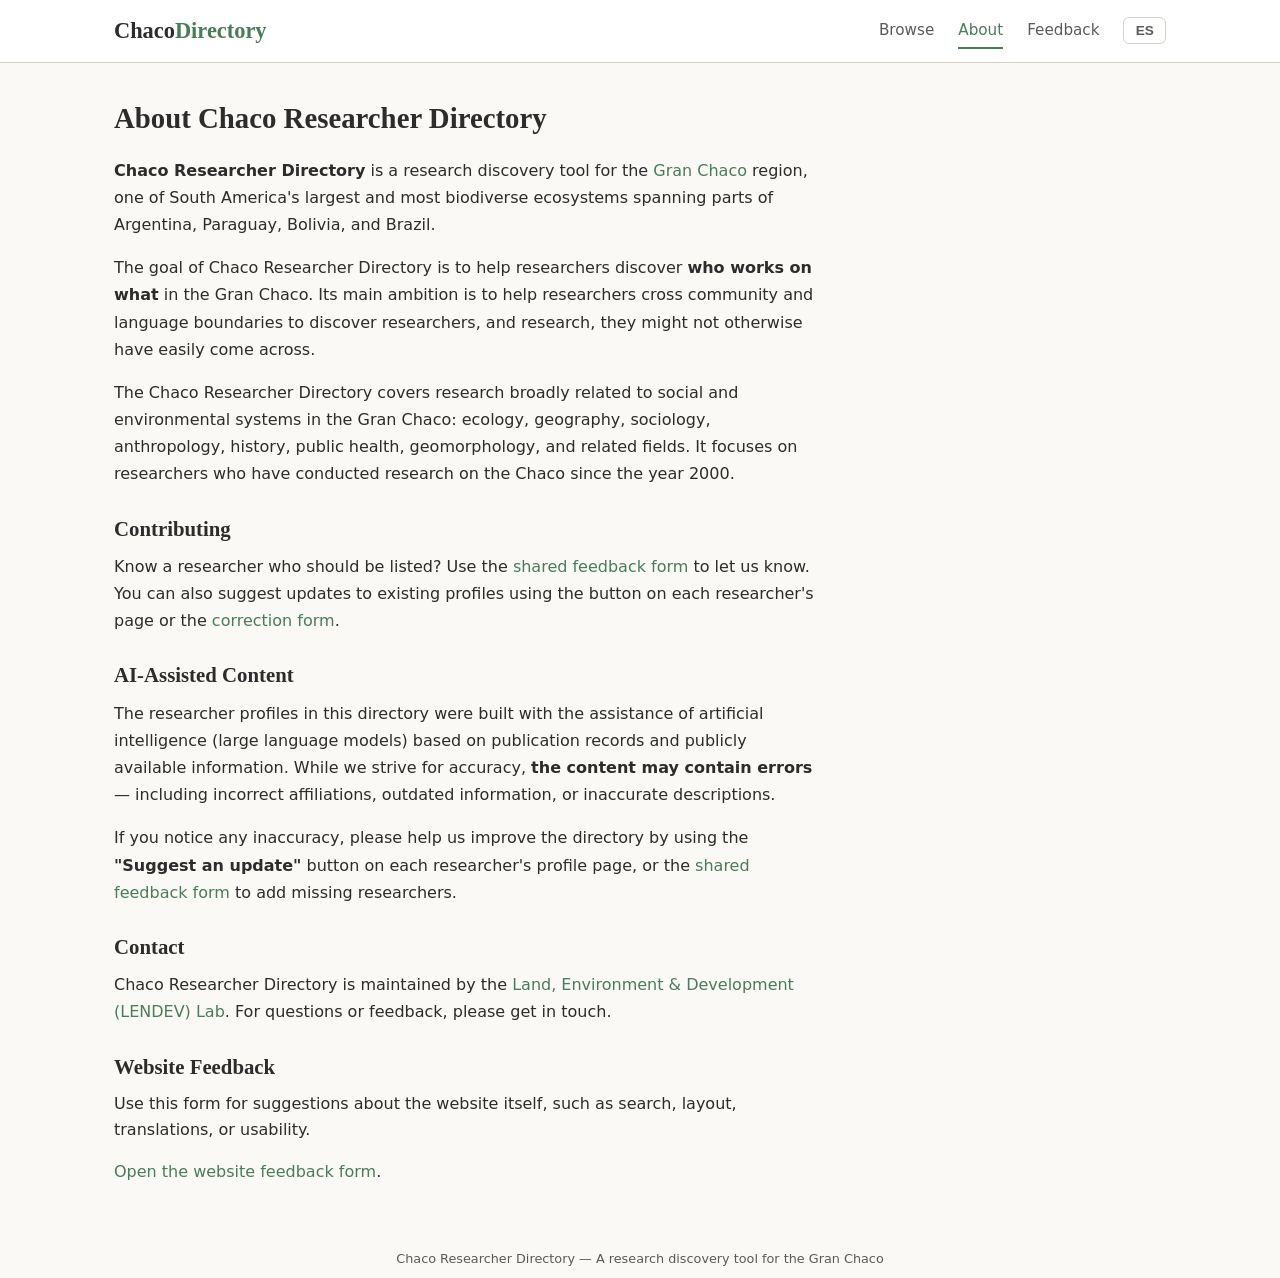
==== site/about.html @ e44afb0e "Set up ChacoDirectory site and GitHub Pages deployment" ====
<!DOCTYPE html>
<html lang="en">
<head>
  <meta charset="UTF-8">
  <meta name="viewport" content="width=device-width, initial-scale=1.0">
  <title>About — Chaco Researcher Directory</title>
  <link rel="stylesheet" href="css/style.css">
</head>
<body>

  <header class="site-header">
    <div class="header-inner">
      <a href="index.html" class="site-logo">Chaco<span>Directory</span></a>
      <button class="nav-toggle" aria-label="Toggle navigation">&#9776;</button>
      <nav class="main-nav">
        <a href="browse.html" data-i18n="nav.browse">Browse</a>
        <a href="about.html" class="active" data-i18n="nav.about">About</a>
        <a href="submit.html" data-i18n="nav.submit">Feedback</a>
        <button class="lang-toggle">ES</button>
      </nav>
    </div>
  </header>

  <main class="main-content">
    <div style="max-width:700px;">
      <h1 style="font-family:var(--font-heading); font-size:1.8rem; margin-bottom:1rem;" data-i18n="about.title">About Chaco Researcher Directory</h1>

      <div id="about-content-en">
        <p style="margin-bottom:1rem; line-height:1.7;">
          <strong>Chaco Researcher Directory</strong> is a research discovery tool for the
          <a href="https://en.wikipedia.org/wiki/Gran_Chaco" target="_blank" rel="noopener">Gran Chaco</a>
          region, one of South America's largest and most biodiverse ecosystems spanning parts of
          Argentina, Paraguay, Bolivia, and Brazil.
        </p>

        <p style="margin-bottom:1rem; line-height:1.7;">
          The goal of Chaco Researcher Directory is to help researchers discover
          <strong>who works on what</strong> in the Gran Chaco. Its main ambition is to help
          researchers cross community and language boundaries to discover researchers, and research,
          they might not otherwise have easily come across.
        </p>

        <p style="margin-bottom:1rem; line-height:1.7;">
          The Chaco Researcher Directory covers research broadly related to social and environmental systems in the Gran Chaco:
          ecology, geography, sociology, anthropology, history, public health, geomorphology, and related fields.
          It focuses on researchers who have conducted research on the Chaco since the year 2000.
        </p>

        <h2 style="font-family:var(--font-heading); font-size:1.3rem; margin:1.5rem 0 0.5rem;">Contributing</h2>
        <p style="margin-bottom:1rem; line-height:1.7;">
          Know a researcher who should be listed? Use the
          <a href="submit.html?type=researcher">shared feedback form</a> to let us know.
          You can also suggest updates to existing profiles using the button on each researcher's page or the
          <a href="submit.html?type=correction">correction form</a>.
        </p>

        <h2 style="font-family:var(--font-heading); font-size:1.3rem; margin:1.5rem 0 0.5rem;">AI-Assisted Content</h2>
        <p style="margin-bottom:1rem; line-height:1.7;">
          The researcher profiles in this directory were built with the assistance of artificial intelligence
          (large language models) based on publication records and publicly available information.
          While we strive for accuracy, <strong>the content may contain errors</strong> — including incorrect
          affiliations, outdated information, or inaccurate descriptions.
        </p>
        <p style="margin-bottom:1rem; line-height:1.7;">
          If you notice any inaccuracy, please help us improve the directory by using the
          <strong>"Suggest an update"</strong> button on each researcher's profile page, or the
          <a href="submit.html?type=researcher">shared feedback form</a> to add missing researchers.
        </p>

        <h2 style="font-family:var(--font-heading); font-size:1.3rem; margin:1.5rem 0 0.5rem;">Contact</h2>
        <p style="line-height:1.7;">
          Chaco Researcher Directory is maintained by the
          <a href="https://lendevlab.com" target="_blank" rel="noopener">Land, Environment &amp; Development (LENDEV) Lab</a>.
          For questions or feedback, please get in touch.
        </p>

        <h2 style="font-family:var(--font-heading); font-size:1.3rem; margin:1.5rem 0 0.5rem;" data-i18n="about.feedback_title">Website Feedback</h2>
        <p class="form-intro" style="margin-bottom:1rem;" data-i18n="about.feedback_intro">Use this form for suggestions about the website itself, such as search, layout, translations, or usability.</p>
        <p style="margin-bottom:1rem; line-height:1.7;">
          <a href="submit.html?type=general">Open the website feedback form</a>.
        </p>
      </div>

      <div id="about-content-es" style="display:none;">
        <p style="margin-bottom:1rem; line-height:1.7;">
          El <strong>Directorio de Investigadores del Chaco</strong> es una herramienta de descubrimiento de investigación para la región del
          <a href="https://es.wikipedia.org/wiki/Gran_Chaco" target="_blank" rel="noopener">Gran Chaco</a>,
          uno de los ecosistemas más extensos y biodiversos de América del Sur, que abarca partes de
          Argentina, Paraguay, Bolivia y Brasil.
        </p>

        <p style="margin-bottom:1rem; line-height:1.7;">
          El objetivo del Directorio de Investigadores del Chaco es ayudar a los investigadores a descubrir
          <strong>quién investiga qué</strong> en el Gran Chaco. Su principal ambición es ayudar
          a los investigadores a cruzar las fronteras de comunidad e idioma para descubrir investigadores,
          e investigaciones, que de otro modo no habrían encontrado fácilmente.
        </p>

        <p style="margin-bottom:1rem; line-height:1.7;">
          El Directorio de Investigadores del Chaco cubre investigaciones relacionadas con los sistemas sociales y ambientales del Gran Chaco:
          ecología, geografía, sociología, antropología, historia, salud pública, geomorfología y campos afines.
          Se centra en investigadores que han realizado investigaciones sobre el Chaco desde el año 2000.
        </p>

        <h2 style="font-family:var(--font-heading); font-size:1.3rem; margin:1.5rem 0 0.5rem;">Contribuir</h2>
        <p style="margin-bottom:1rem; line-height:1.7;">
          ¿Conoce a un/a investigador/a que debería figurar aquí? Use el
          <a href="submit.html?type=researcher">formulario compartido</a> para hacérnoslo saber.
          También puede sugerir actualizaciones a perfiles existentes usando el botón en la página de cada investigador/a o el
          <a href="submit.html?type=correction">formulario de corrección</a>.
        </p>

        <h2 style="font-family:var(--font-heading); font-size:1.3rem; margin:1.5rem 0 0.5rem;">Contenido Asistido por IA</h2>
        <p style="margin-bottom:1rem; line-height:1.7;">
          Los perfiles de investigadores de este directorio fueron construidos con la asistencia de
          inteligencia artificial (modelos de lenguaje) a partir de registros de publicaciones e
          información disponible públicamente. Si bien buscamos la precisión,
          <strong>el contenido puede contener errores</strong> — incluyendo afiliaciones incorrectas,
          información desactualizada o descripciones inexactas.
        </p>
        <p style="margin-bottom:1rem; line-height:1.7;">
          Si nota alguna inexactitud, por favor ayúdenos a mejorar el directorio utilizando el botón
          <strong>"Sugerir una actualización"</strong> en la página de cada investigador/a, o el
          <a href="submit.html?type=researcher">formulario compartido</a> para agregar investigadores faltantes.
        </p>

        <h2 style="font-family:var(--font-heading); font-size:1.3rem; margin:1.5rem 0 0.5rem;">Contacto</h2>
        <p style="line-height:1.7;">
          El Directorio de Investigadores del Chaco es mantenido por el
          <a href="https://lendevlab.com" target="_blank" rel="noopener">Land, Environment &amp; Development (LENDEV) Lab</a>.
          Para preguntas o comentarios, no dude en contactarnos.
        </p>

        <h2 style="font-family:var(--font-heading); font-size:1.3rem; margin:1.5rem 0 0.5rem;" data-i18n="about.feedback_title">Comentarios sobre el sitio</h2>
        <p class="form-intro" style="margin-bottom:1rem;" data-i18n="about.feedback_intro">Use este formulario para sugerencias sobre el sitio en general, por ejemplo búsqueda, diseño, traducciones o usabilidad.</p>
        <p style="margin-bottom:1rem; line-height:1.7;">
          <a href="submit.html?type=general">Abrir el formulario de comentarios sobre el sitio</a>.
        </p>
      </div>
    </div>
  </main>

  <footer class="site-footer">
    <p data-i18n="footer.text">Chaco Researcher Directory — A research discovery tool for the Gran Chaco</p>
  </footer>

  <script src="js/i18n.js"></script>
  <script src="js/data.js"></script>
  <script src="js/app.js"></script>
  <script>
    function renderPage() {
      I18n.applyToDOM();
      const lang = I18n.getLang();
      document.getElementById('about-content-en').style.display = lang === 'en' ? 'block' : 'none';
      document.getElementById('about-content-es').style.display = lang === 'es' ? 'block' : 'none';
    }
    renderPage();
  </script>
</body>
</html>
---- site/css/style.css ----
/* ===== Chaco Researcher Directory Styles ===== */

:root {
  --color-bg: #faf9f6;
  --color-text: #2c2c2c;
  --color-text-light: #5a5a5a;
  --color-accent: #4a7c59;
  --color-accent-dark: #3a6147;
  --color-accent-light: #e8f0eb;
  --color-border: #d4d0c8;
  --color-card-bg: #ffffff;
  --color-tag-bg: #eee8dc;
  --color-tag-text: #5a4e3a;
  --font-body: 'Segoe UI', system-ui, -apple-system, sans-serif;
  --font-heading: Georgia, 'Times New Roman', serif;
  --max-width: 1100px;
  --radius: 6px;
}

*, *::before, *::after {
  box-sizing: border-box;
  margin: 0;
  padding: 0;
}

html {
  scroll-behavior: smooth;
}

body {
  font-family: var(--font-body);
  color: var(--color-text);
  background: var(--color-bg);
  line-height: 1.6;
  min-height: 100vh;
  display: flex;
  flex-direction: column;
}

a {
  color: var(--color-accent);
  text-decoration: none;
}
a:hover {
  text-decoration: underline;
  color: var(--color-accent-dark);
}

/* ===== Header / Nav ===== */

.site-header {
  background: var(--color-card-bg);
  border-bottom: 1px solid var(--color-border);
  position: sticky;
  top: 0;
  z-index: 100;
}

.header-inner {
  max-width: var(--max-width);
  margin: 0 auto;
  padding: 0.8rem 1.5rem;
  display: flex;
  align-items: center;
  justify-content: space-between;
  gap: 1rem;
}

.site-logo {
  font-family: var(--font-heading);
  font-size: 1.4rem;
  font-weight: 700;
  color: var(--color-text);
  text-decoration: none;
  white-space: nowrap;
}
.site-logo:hover {
  text-decoration: none;
  color: var(--color-accent);
}
.site-logo span {
  color: var(--color-accent);
}

.main-nav {
  display: flex;
  align-items: center;
  gap: 1.5rem;
}

.main-nav a {
  color: var(--color-text-light);
  font-size: 0.95rem;
  font-weight: 500;
  padding: 0.3rem 0;
  border-bottom: 2px solid transparent;
  transition: color 0.2s, border-color 0.2s;
}
.main-nav a:hover,
.main-nav a.active {
  color: var(--color-accent);
  border-bottom-color: var(--color-accent);
  text-decoration: none;
}

.lang-toggle {
  font-size: 0.85rem;
  font-weight: 600;
  padding: 0.3rem 0.7rem;
  border: 1px solid var(--color-border);
  border-radius: var(--radius);
  cursor: pointer;
  background: transparent;
  color: var(--color-text-light);
  transition: background 0.2s;
}
.lang-toggle:hover {
  background: var(--color-accent-light);
}

/* Mobile nav */
.nav-toggle {
  display: none;
  background: none;
  border: none;
  font-size: 1.5rem;
  cursor: pointer;
  color: var(--color-text);
}

@media (max-width: 700px) {
  .nav-toggle {
    display: block;
  }
  .main-nav {
    display: none;
    position: absolute;
    top: 100%;
    left: 0;
    right: 0;
    background: var(--color-card-bg);
    flex-direction: column;
    padding: 1rem 1.5rem;
    border-bottom: 1px solid var(--color-border);
    gap: 0.8rem;
  }
  .main-nav.open {
    display: flex;
  }
}

/* ===== Main content ===== */

.main-content {
  flex: 1;
  max-width: var(--max-width);
  margin: 0 auto;
  padding: 2rem 1.5rem;
  width: 100%;
}

/* ===== Hero (home page) ===== */

.hero {
  text-align: center;
  padding: 2rem 0 2.5rem;
}

.hero h1 {
  font-family: var(--font-heading);
  font-size: 2.2rem;
  margin-bottom: 0.6rem;
  color: var(--color-text);
}

.hero p {
  font-size: 1.1rem;
  color: var(--color-text-light);
  max-width: 650px;
  margin: 0 auto;
}

/* ===== Search box ===== */

.search-box {
  max-width: 550px;
  margin: 1.5rem auto;
  position: relative;
}

.search-box input {
  width: 100%;
  padding: 0.8rem 1rem 0.8rem 2.8rem;
  font-size: 1rem;
  border: 1px solid var(--color-border);
  border-radius: var(--radius);
  background: var(--color-card-bg);
  color: var(--color-text);
  outline: none;
  transition: border-color 0.2s;
}

.search-box input:focus {
  border-color: var(--color-accent);
}

.search-box .search-icon {
  position: absolute;
  left: 0.9rem;
  top: 50%;
  transform: translateY(-50%);
  color: var(--color-text-light);
  font-size: 1.1rem;
  pointer-events: none;
}

/* ===== Featured researcher ===== */

.featured-section {
  margin: 1rem 0 2.5rem;
}

.featured-section h2 {
  font-family: var(--font-heading);
  font-size: 1.1rem;
  color: var(--color-text-light);
  text-align: center;
  margin-bottom: 1rem;
  text-transform: uppercase;
  letter-spacing: 0.08em;
}

.featured-card {
  background: var(--color-card-bg);
  border: 1px solid var(--color-border);
  border-radius: var(--radius);
  padding: 1.5rem 2rem;
  max-width: 600px;
  margin: 0 auto;
  text-align: center;
}

.featured-card h3 {
  font-family: var(--font-heading);
  font-size: 1.4rem;
  margin-bottom: 0.3rem;
}

.featured-card .affiliation {
  color: var(--color-text-light);
  font-size: 0.95rem;
  margin-bottom: 0.8rem;
}

.featured-card .description {
  font-size: 0.95rem;
  color: var(--color-text);
  line-height: 1.5;
  margin-bottom: 1rem;
}

.featured-card .btn {
  display: inline-block;
}

/* ===== Quick stats ===== */

.quick-stats {
  display: flex;
  justify-content: center;
  gap: 2.5rem;
  margin: 2rem 0;
  flex-wrap: wrap;
}

.stat-item {
  text-align: center;
}

.stat-item .stat-number {
  font-family: var(--font-heading);
  font-size: 2rem;
  font-weight: 700;
  color: var(--color-accent);
}

.stat-item .stat-label {
  font-size: 0.85rem;
  color: var(--color-text-light);
  text-transform: uppercase;
  letter-spacing: 0.05em;
}

/* ===== Browse / Filter page ===== */

.browse-header {
  margin-bottom: 1.5rem;
}

.browse-header h1 {
  font-family: var(--font-heading);
  font-size: 1.8rem;
  margin-bottom: 0.5rem;
}

.filters {
  display: flex;
  flex-wrap: wrap;
  gap: 0.8rem;
  margin-bottom: 1.5rem;
  align-items: flex-end;
}

.filter-group {
  display: flex;
  flex-direction: column;
  gap: 0.3rem;
}

.filter-group label {
  font-size: 0.8rem;
  font-weight: 600;
  color: var(--color-text-light);
  text-transform: uppercase;
  letter-spacing: 0.04em;
}

.filter-group select,
.filter-group input {
  padding: 0.5rem 0.8rem;
  font-size: 0.9rem;
  border: 1px solid var(--color-border);
  border-radius: var(--radius);
  background: var(--color-card-bg);
  color: var(--color-text);
  min-width: 160px;
}

.filter-group select:focus,
.filter-group input:focus {
  outline: none;
  border-color: var(--color-accent);
}

.filter-checkboxes {
  flex-basis: 100%;
  flex-direction: row;
  gap: 1.2rem;
}

.checkbox-label {
  display: flex;
  align-items: center;
  gap: 0.4rem;
  font-size: 0.85rem;
  font-weight: normal;
  text-transform: none;
  letter-spacing: 0;
  color: var(--color-text);
  cursor: pointer;
}

.checkbox-label input[type="checkbox"] {
  min-width: auto;
  width: 1rem;
  height: 1rem;
  accent-color: var(--color-accent);
}

.filter-note {
  font-size: 0.78rem;
  color: var(--color-text-light);
  font-style: italic;
  margin-top: 0.2rem;
}

/* Search autocomplete */
.search-wrapper {
  position: relative;
}

.autocomplete-list {
  position: absolute;
  top: 100%;
  left: 0;
  right: 0;
  background: var(--color-card-bg);
  border: 1px solid var(--color-border);
  border-top: none;
  border-radius: 0 0 var(--radius) var(--radius);
  max-height: 200px;
  overflow-y: auto;
  z-index: 100;
  box-shadow: 0 4px 8px rgba(0,0,0,0.1);
}

.autocomplete-item {
  padding: 0.5rem 0.8rem;
  cursor: pointer;
  font-size: 0.9rem;
}

.autocomplete-item:hover,
.autocomplete-item.active {
  background: var(--color-accent-light);
}

.results-count {
  font-size: 0.9rem;
  color: var(--color-text-light);
  margin-bottom: 1rem;
}

.clear-filters {
  font-size: 0.85rem;
  cursor: pointer;
  background: none;
  border: none;
  color: var(--color-accent);
  padding: 0.5rem 0;
  align-self: flex-end;
}
.clear-filters:hover {
  text-decoration: underline;
}

/* ===== Researcher cards (grid) ===== */

.researcher-grid {
  display: grid;
  grid-template-columns: repeat(auto-fill, minmax(300px, 1fr));
  gap: 1rem;
}

.researcher-card {
  background: var(--color-card-bg);
  border: 1px solid var(--color-border);
  border-radius: var(--radius);
  padding: 1.2rem 1.4rem;
  transition: box-shadow 0.2s, border-color 0.2s;
  text-decoration: none;
  color: inherit;
  display: flex;
  flex-direction: column;
}

.researcher-card:hover {
  box-shadow: 0 2px 12px rgba(0,0,0,0.06);
  border-color: var(--color-accent);
  text-decoration: none;
}

.researcher-card h3 {
  font-family: var(--font-heading);
  font-size: 1.1rem;
  margin-bottom: 0.2rem;
  color: var(--color-text);
}

.researcher-card .affiliation {
  font-size: 0.85rem;
  color: var(--color-text-light);
  margin-bottom: 0.6rem;
}

.researcher-card .tags {
  display: flex;
  flex-wrap: wrap;
  gap: 0.3rem;
  margin-top: auto;
}

.tag {
  display: inline-block;
  background: var(--color-tag-bg);
  color: var(--color-tag-text);
  font-size: 0.75rem;
  padding: 0.2rem 0.6rem;
  border-radius: 999px;
  white-space: nowrap;
}

.tag.pi-tag {
  background: var(--color-accent-light);
  color: var(--color-accent-dark);
  font-weight: 600;
}

.tag.tag-keyword {
  background: #f0ece4;
  color: #6b5e4a;
  font-size: 0.72rem;
}

/* ===== Profile page ===== */

.profile-back {
  display: inline-block;
  margin-bottom: 1rem;
  font-size: 0.9rem;
}

.profile-header {
  margin-bottom: 2rem;
}

.profile-header h1 {
  font-family: var(--font-heading);
  font-size: 2rem;
  margin-bottom: 0.3rem;
}

.profile-header .affiliation {
  font-size: 1.05rem;
  color: var(--color-text-light);
  margin-bottom: 0.5rem;
}

.profile-meta {
  display: flex;
  flex-wrap: wrap;
  gap: 1.5rem;
  font-size: 0.9rem;
  color: var(--color-text-light);
  margin-top: 0.5rem;
}

.profile-meta a {
  color: var(--color-accent);
}

.profile-body {
  display: grid;
  grid-template-columns: 2fr 1fr;
  gap: 2rem;
}

@media (max-width: 750px) {
  .profile-body {
    grid-template-columns: 1fr;
  }
}

.profile-section {
  margin-bottom: 1.8rem;
}

.profile-section h2 {
  font-family: var(--font-heading);
  font-size: 1.2rem;
  margin-bottom: 0.6rem;
  color: var(--color-text);
  border-bottom: 1px solid var(--color-border);
  padding-bottom: 0.3rem;
}

.profile-section p {
  font-size: 0.95rem;
  line-height: 1.6;
}

.pub-list {
  list-style: none;
}

.pub-list li {
  padding: 0.5rem 0;
  border-bottom: 1px solid #eee;
  font-size: 0.9rem;
  line-height: 1.5;
}

.pub-list li:last-child {
  border-bottom: none;
}

.pub-list .pub-year {
  font-weight: 600;
  color: var(--color-accent);
  margin-right: 0.3rem;
}

.pub-list .pub-journal {
  color: var(--color-text-light);
  font-style: italic;
}

.pub-list .pub-first-author {
  font-size: 0.7rem;
  background: var(--color-accent-light);
  color: var(--color-accent-dark);
  padding: 0.1rem 0.4rem;
  border-radius: 3px;
  margin-left: 0.3rem;
  font-weight: 600;
}

.collab-list {
  list-style: none;
}

.collab-list li {
  padding: 0.3rem 0;
  font-size: 0.9rem;
}

.collab-list li a {
  color: var(--color-accent);
}

.profile-sidebar .tags {
  display: flex;
  flex-wrap: wrap;
  gap: 0.4rem;
}

.profile-sidebar .tag {
  font-size: 0.8rem;
}

.suggest-update-btn {
  margin-top: 1.5rem;
}

/* ===== Buttons ===== */

.btn {
  display: inline-block;
  padding: 0.55rem 1.2rem;
  font-size: 0.9rem;
  font-weight: 600;
  border-radius: var(--radius);
  border: 1px solid var(--color-accent);
  background: var(--color-accent);
  color: #fff;
  cursor: pointer;
  text-decoration: none;
  transition: background 0.2s;
}

.btn:hover {
  background: var(--color-accent-dark);
  text-decoration: none;
  color: #fff;
}

.btn-outline {
  background: transparent;
  color: var(--color-accent);
}

.btn-outline:hover {
  background: var(--color-accent-light);
  color: var(--color-accent-dark);
}

/* ===== Submit form ===== */

.form-page h1 {
  font-family: var(--font-heading);
  font-size: 1.8rem;
  margin-bottom: 0.5rem;
}

.form-page .form-intro {
  color: var(--color-text-light);
  margin-bottom: 1.5rem;
  max-width: 600px;
}

.submit-form {
  max-width: 600px;
}

.form-group {
  margin-bottom: 1.2rem;
}

.form-group label {
  display: block;
  font-weight: 600;
  font-size: 0.9rem;
  margin-bottom: 0.3rem;
  color: var(--color-text);
}

.form-group label .required {
  color: #c44;
}

.form-group input,
.form-group textarea,
.form-group select {
  width: 100%;
  padding: 0.6rem 0.8rem;
  font-size: 0.95rem;
  border: 1px solid var(--color-border);
  border-radius: var(--radius);
  background: var(--color-card-bg);
  color: var(--color-text);
  font-family: var(--font-body);
}

.form-group input:focus,
.form-group textarea:focus {
  outline: none;
  border-color: var(--color-accent);
}

.form-group textarea {
  min-height: 100px;
  resize: vertical;
}

.form-group .help-text {
  font-size: 0.8rem;
  color: var(--color-text-light);
  margin-top: 0.2rem;
}

/* ===== Footer / Canopy ===== */

.site-footer {
  margin-top: auto;
  text-align: center;
  padding: 1rem 1.5rem 0.5rem;
  color: var(--color-text-light);
  font-size: 0.8rem;
}

.canopy-container {
  width: 100%;
  overflow: hidden;
  line-height: 0;
}

.canopy-container svg {
  width: 100%;
  height: auto;
  display: block;
}

/* ===== Utilities ===== */

.sr-only {
  position: absolute;
  width: 1px;
  height: 1px;
  padding: 0;
  margin: -1px;
  overflow: hidden;
  clip: rect(0,0,0,0);
  border: 0;
}

.text-center { text-align: center; }
.mt-1 { margin-top: 0.5rem; }
.mt-2 { margin-top: 1rem; }
.mb-1 { margin-bottom: 0.5rem; }
.mb-2 { margin-bottom: 1rem; }

/* ===== No results ===== */

.no-results {
  text-align: center;
  padding: 3rem 1rem;
  color: var(--color-text-light);
}

.no-results h3 {
  font-family: var(--font-heading);
  font-size: 1.2rem;
  margin-bottom: 0.5rem;
  color: var(--color-text);
}
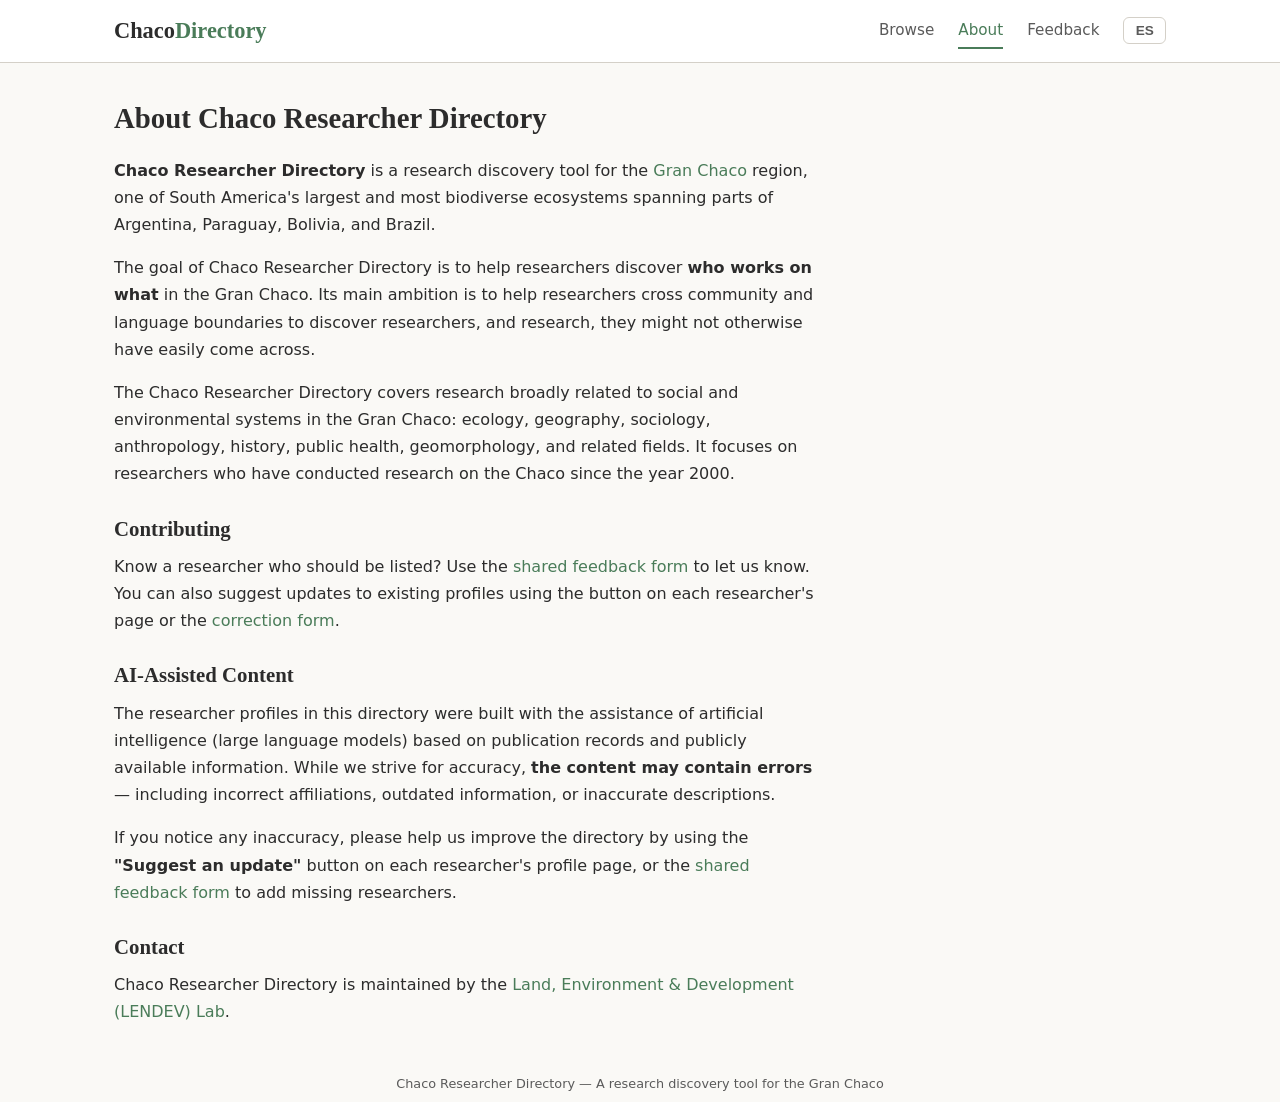
==== commit 318b6e7f: "Addition of maps and small corrections New version with addition of maps under Browse and under coll" ====
--- a/site/about.html
+++ b/site/about.html
@@ -71,13 +71,6 @@
         <p style="line-height:1.7;">
           Chaco Researcher Directory is maintained by the
           <a href="https://lendevlab.com" target="_blank" rel="noopener">Land, Environment &amp; Development (LENDEV) Lab</a>.
-          For questions or feedback, please get in touch.
-        </p>
-
-        <h2 style="font-family:var(--font-heading); font-size:1.3rem; margin:1.5rem 0 0.5rem;" data-i18n="about.feedback_title">Website Feedback</h2>
-        <p class="form-intro" style="margin-bottom:1rem;" data-i18n="about.feedback_intro">Use this form for suggestions about the website itself, such as search, layout, translations, or usability.</p>
-        <p style="margin-bottom:1rem; line-height:1.7;">
-          <a href="submit.html?type=general">Open the website feedback form</a>.
         </p>
       </div>
 
@@ -128,13 +121,6 @@
         <p style="line-height:1.7;">
           El Directorio de Investigadores del Chaco es mantenido por el
           <a href="https://lendevlab.com" target="_blank" rel="noopener">Land, Environment &amp; Development (LENDEV) Lab</a>.
-          Para preguntas o comentarios, no dude en contactarnos.
-        </p>
-
-        <h2 style="font-family:var(--font-heading); font-size:1.3rem; margin:1.5rem 0 0.5rem;" data-i18n="about.feedback_title">Comentarios sobre el sitio</h2>
-        <p class="form-intro" style="margin-bottom:1rem;" data-i18n="about.feedback_intro">Use este formulario para sugerencias sobre el sitio en general, por ejemplo búsqueda, diseño, traducciones o usabilidad.</p>
-        <p style="margin-bottom:1rem; line-height:1.7;">
-          <a href="submit.html?type=general">Abrir el formulario de comentarios sobre el sitio</a>.
         </p>
       </div>
     </div>
--- a/site/css/style.css
+++ b/site/css/style.css
@@ -263,6 +263,149 @@
   display: inline-block;
 }
 
+/* ===== Home map ===== */
+
+.home-map-section {
+  margin: 0 0 2.75rem;
+}
+
+.browse-map-section {
+  margin-top: 0.75rem;
+}
+
+.home-map-header {
+  display: flex;
+  justify-content: space-between;
+  align-items: flex-end;
+  gap: 1.2rem;
+  margin-bottom: 1rem;
+}
+
+.home-map-heading h2 {
+  font-family: var(--font-heading);
+  font-size: 1.35rem;
+  margin-bottom: 0.35rem;
+}
+
+.home-map-heading p {
+  color: var(--color-text-light);
+  margin: 0;
+}
+
+.home-map-filters {
+  display: flex;
+  flex-wrap: wrap;
+  gap: 1rem;
+  justify-content: flex-end;
+}
+
+.home-map-root {
+  width: 100%;
+}
+
+.home-map-frame {
+  position: relative;
+  border: 1px solid var(--color-border);
+  border-radius: var(--radius);
+  overflow: hidden;
+  background: #f7f4ee;
+  min-height: 0;
+}
+
+.home-map-svg {
+  display: block;
+  width: 100%;
+  aspect-ratio: 2 / 1;
+}
+
+.home-map-leader-line,
+.home-map-spider-line {
+  stroke: #8b7a67;
+  stroke-width: 1.35;
+  stroke-linecap: round;
+  opacity: 0.72;
+  pointer-events: none;
+}
+
+.home-map-cluster-hit,
+.home-map-spider-hit {
+  fill: transparent;
+  cursor: pointer;
+}
+
+.home-map-cluster-core {
+  fill: #8f5d45;
+  stroke: #fffaf2;
+  stroke-width: 2;
+  cursor: pointer;
+  transform-box: fill-box;
+  transform-origin: center;
+}
+
+.home-map-cluster-single .home-map-cluster-core {
+  fill: #9b5a43;
+}
+
+.home-map-detail-cluster.is-selected .home-map-cluster-core {
+  fill: #b04d2d;
+  stroke: #fff6e7;
+  stroke-width: 3.5;
+  animation: home-map-pulse 1.6s ease-in-out infinite;
+}
+
+.home-map-cluster.is-selected .home-map-cluster-core {
+  fill: #a54f32;
+  stroke: #fff1df;
+}
+
+.home-map-detail-cluster.is-approximate .home-map-cluster-core {
+  stroke-dasharray: 1.8 3.2;
+  stroke-linecap: round;
+  fill: #9a705b;
+}
+
+.home-map-cluster-count {
+  fill: #fffaf2;
+  font-size: 14px;
+  font-weight: 700;
+  text-anchor: middle;
+  dominant-baseline: middle;
+  pointer-events: none;
+}
+
+.home-map-detail-cluster.is-selected .home-map-cluster-count {
+  font-size: 17px;
+}
+
+.home-map-note {
+  margin-top: 0.55rem;
+  font-size: 0.82rem;
+  color: var(--color-text-light);
+}
+
+@keyframes home-map-pulse {
+  0%, 100% {
+    transform: scale(1);
+  }
+  50% {
+    transform: scale(1.18);
+  }
+}
+
+.inline-link-btn {
+  border: none;
+  background: transparent;
+  color: var(--color-accent);
+  cursor: pointer;
+  padding: 0;
+  margin-left: 0.5rem;
+  font-size: 0.9rem;
+}
+
+.inline-link-btn:hover {
+  text-decoration: underline;
+}
+
 /* ===== Quick stats ===== */
 
 .quick-stats {
@@ -608,6 +751,164 @@
   color: var(--color-accent);
 }
 
+.collab-map-block {
+  margin-top: 1rem;
+  border: 1px solid var(--color-border);
+  border-radius: var(--radius);
+  background: #fdfbf7;
+}
+
+.collab-map-header-row {
+  display: flex;
+  align-items: center;
+  justify-content: space-between;
+  gap: 0.8rem;
+  padding: 0.75rem 0.9rem;
+}
+
+.collab-map-title {
+  font-size: 0.78rem;
+  font-weight: 700;
+  letter-spacing: 0.04em;
+  text-transform: uppercase;
+  color: var(--color-text-light);
+}
+
+.collab-map-toggle {
+  border: 1px solid var(--color-border);
+  background: var(--color-card-bg);
+  color: var(--color-accent-dark);
+  border-radius: 999px;
+  padding: 0.28rem 0.75rem;
+  font-size: 0.78rem;
+  font-weight: 600;
+  cursor: pointer;
+}
+
+.collab-map-toggle:hover {
+  background: var(--color-accent-light);
+}
+
+.collab-map-panel {
+  padding: 0 0.9rem 0.9rem;
+}
+
+.collab-map-frame {
+  border: 1px solid var(--color-border);
+  border-radius: var(--radius);
+  overflow: hidden;
+  background: #f7f4ee;
+}
+
+.collab-map-svg {
+  display: block;
+  width: 100%;
+  aspect-ratio: 2 / 1;
+  overflow: hidden;
+}
+
+.collab-map-leader-line {
+  stroke: #9d907e;
+  stroke-width: 1.8;
+  opacity: 0.85;
+  stroke-linecap: round;
+}
+
+.collab-map-point circle {
+  fill: #9b5a43;
+  stroke: #fffaf2;
+  stroke-width: 2.5;
+}
+
+.collab-map-point.is-approximate circle {
+  fill: #c99883;
+}
+
+.collab-map-point text {
+  font-size: 36px;
+  font-weight: 600;
+  fill: #5d4f3e;
+  paint-order: stroke;
+  stroke: #fffaf2;
+  stroke-width: 5px;
+  stroke-linejoin: round;
+}
+
+.collab-map-label {
+  opacity: 0;
+  transition: opacity 0.16s ease;
+  pointer-events: none;
+}
+
+.collab-map-label.is-always-visible {
+  opacity: 1;
+}
+
+.collab-map-point:hover .collab-map-label,
+.collab-map-point:focus-within .collab-map-label {
+  opacity: 1;
+}
+
+.collab-map-stack {
+  cursor: pointer;
+  outline: none;
+}
+
+.collab-map-stack-hit {
+  fill: transparent;
+}
+
+.collab-map-stack-core {
+  fill: #7b4d3a;
+  stroke: #fffaf2;
+  stroke-width: 3;
+}
+
+.collab-map-stack-count {
+  fill: #fffaf2;
+  font-size: 28px;
+  font-weight: 700;
+  text-anchor: middle;
+  dominant-baseline: middle;
+  pointer-events: none;
+}
+
+.collab-map-stack-children {
+  opacity: 0;
+  pointer-events: none;
+  transition: opacity 0.16s ease;
+}
+
+.collab-map-stack:hover .collab-map-stack-children,
+.collab-map-stack:focus .collab-map-stack-children,
+.collab-map-stack:focus-within .collab-map-stack-children {
+  opacity: 1;
+  pointer-events: auto;
+}
+
+.collab-map-spider-line {
+  stroke: #8b7c68;
+  stroke-width: 1.8;
+  opacity: 0.85;
+}
+
+.collab-map-spider-point text {
+  opacity: 0;
+  transition: opacity 0.16s ease;
+  pointer-events: none;
+}
+
+.collab-map-spider-point:hover text,
+.collab-map-spider-point:focus-within text {
+  opacity: 1;
+}
+
+.collab-map-note {
+  margin-top: 0.5rem;
+  font-size: 0.78rem;
+  color: var(--color-text-light);
+}
+
 .profile-sidebar .tags {
   display: flex;
   flex-wrap: wrap;
@@ -773,3 +1074,18 @@
   margin-bottom: 0.5rem;
   color: var(--color-text);
 }
+
+@media (max-width: 900px) {
+  .home-map-header {
+    flex-direction: column;
+    align-items: stretch;
+  }
+
+  .home-map-filters {
+    justify-content: flex-start;
+  }
+
+  .home-map-frame {
+    min-height: auto;
+  }
+}
